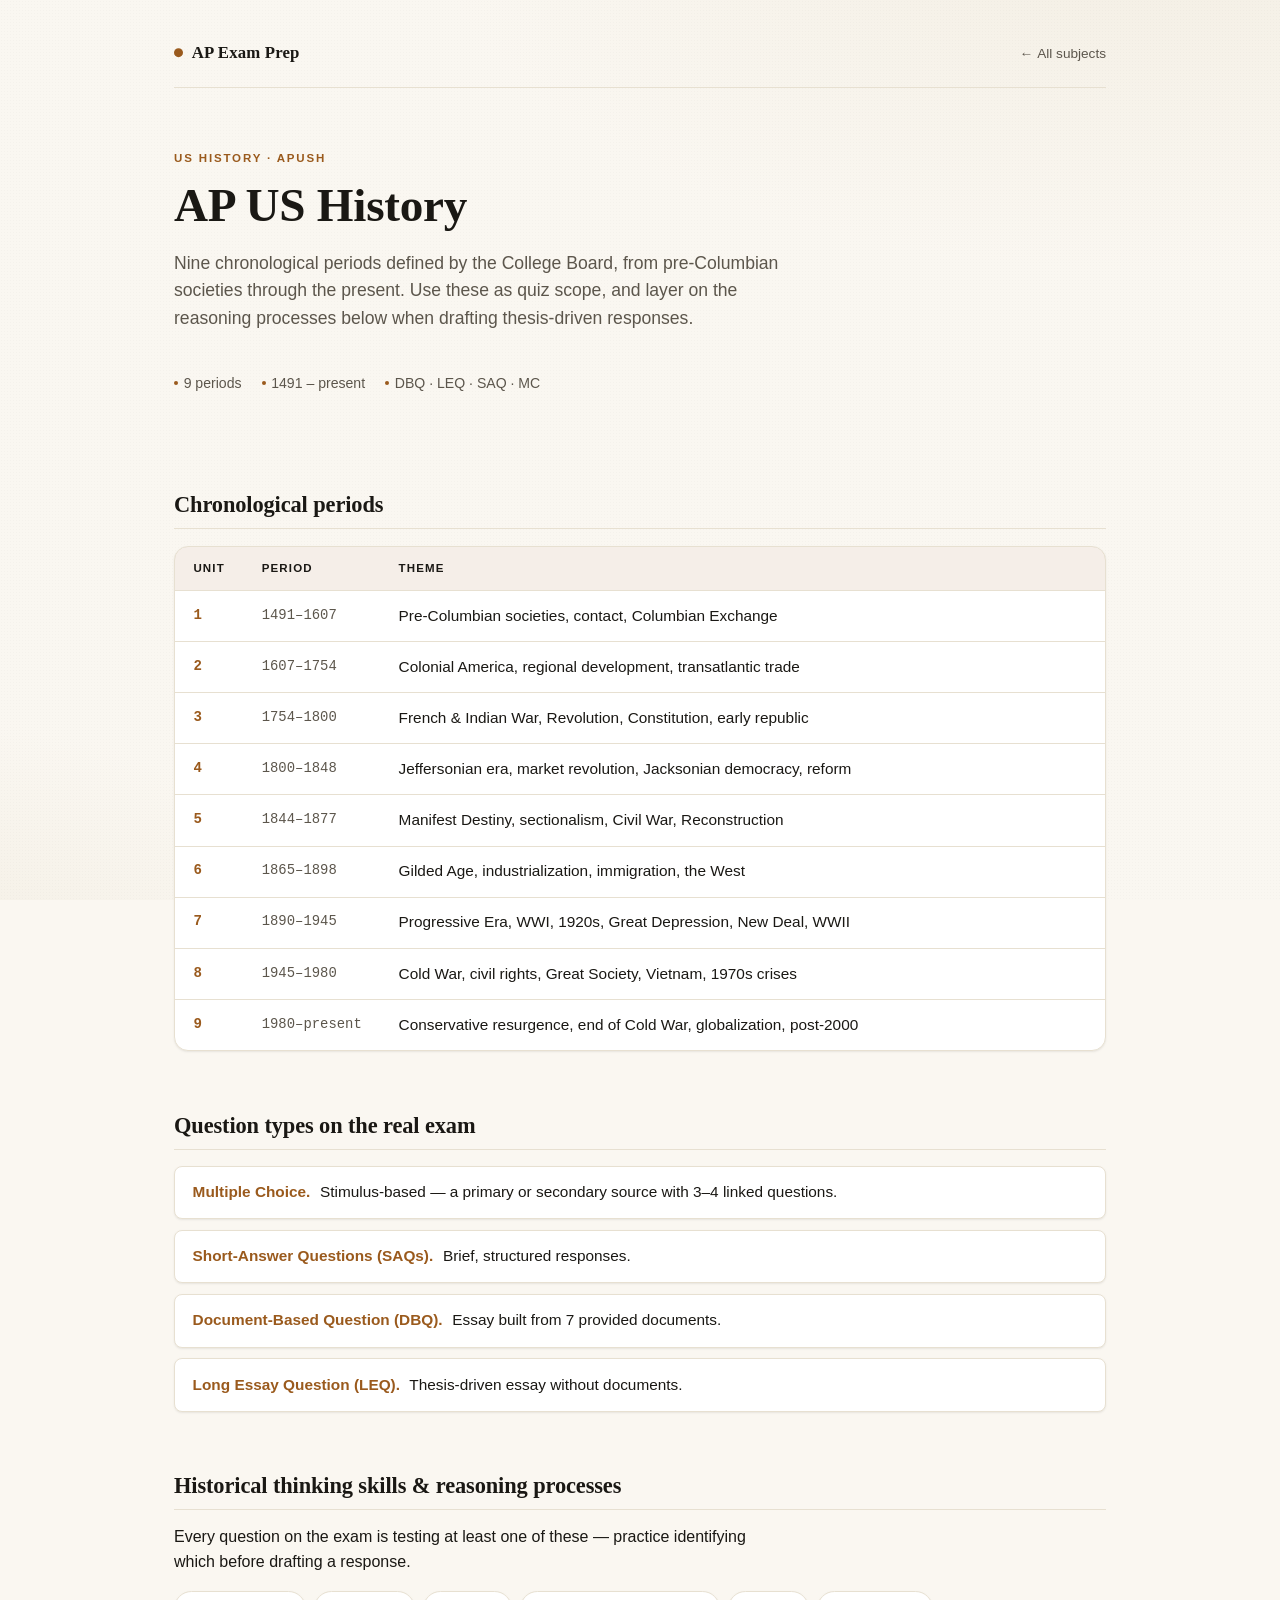
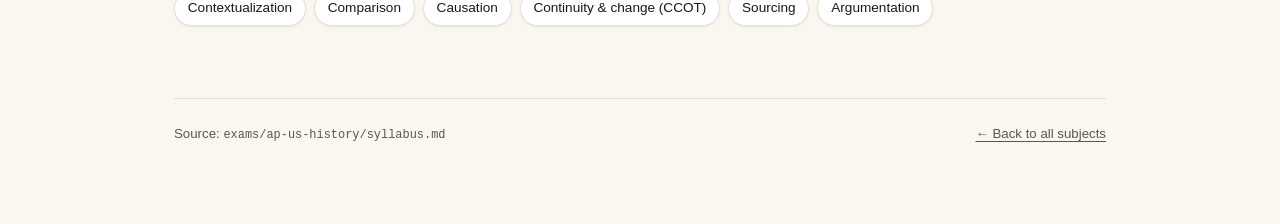
==== exams/ap-us-history/index.html @ a401fe54 "Convert exams to styled HTML with shared design system Adds a landing page and per-subject syllabus " ====
<!doctype html>
<html lang="en" class="theme-history">
  <head>
    <meta charset="utf-8" />
    <meta name="viewport" content="width=device-width, initial-scale=1" />
    <title>AP US History · Syllabus</title>
    <meta
      name="description"
      content="AP US History course framework — nine chronological periods from 1491 to the present."
    />
    <link rel="stylesheet" href="../assets/styles.css" />
  </head>
  <body>
    <div class="site">
      <nav class="topnav">
        <a class="brand" href="../">AP Exam Prep</a>
        <a class="back" href="../">All subjects</a>
      </nav>

      <header class="hero">
        <span class="eyebrow">US History · APUSH</span>
        <h1>AP US History</h1>
        <p class="lede">
          Nine chronological periods defined by the College Board, from
          pre-Columbian societies through the present. Use these as quiz scope,
          and layer on the reasoning processes below when drafting
          thesis-driven responses.
        </p>
        <div class="hero-meta">
          <span>9 periods</span>
          <span>1491 – present</span>
          <span>DBQ · LEQ · SAQ · MC</span>
        </div>
      </header>

      <section aria-labelledby="periods">
        <h2 id="periods">Chronological periods</h2>
        <div class="table-wrap">
          <table>
            <thead>
              <tr>
                <th scope="col">Unit</th>
                <th scope="col">Period</th>
                <th scope="col">Theme</th>
              </tr>
            </thead>
            <tbody>
              <tr>
                <td class="unit-num">1</td>
                <td class="period">1491–1607</td>
                <td class="title">
                  Pre-Columbian societies, contact, Columbian Exchange
                </td>
              </tr>
              <tr>
                <td class="unit-num">2</td>
                <td class="period">1607–1754</td>
                <td class="title">
                  Colonial America, regional development, transatlantic trade
                </td>
              </tr>
              <tr>
                <td class="unit-num">3</td>
                <td class="period">1754–1800</td>
                <td class="title">
                  French &amp; Indian War, Revolution, Constitution, early
                  republic
                </td>
              </tr>
              <tr>
                <td class="unit-num">4</td>
                <td class="period">1800–1848</td>
                <td class="title">
                  Jeffersonian era, market revolution, Jacksonian democracy,
                  reform
                </td>
              </tr>
              <tr>
                <td class="unit-num">5</td>
                <td class="period">1844–1877</td>
                <td class="title">
                  Manifest Destiny, sectionalism, Civil War, Reconstruction
                </td>
              </tr>
              <tr>
                <td class="unit-num">6</td>
                <td class="period">1865–1898</td>
                <td class="title">
                  Gilded Age, industrialization, immigration, the West
                </td>
              </tr>
              <tr>
                <td class="unit-num">7</td>
                <td class="period">1890–1945</td>
                <td class="title">
                  Progressive Era, WWI, 1920s, Great Depression, New Deal, WWII
                </td>
              </tr>
              <tr>
                <td class="unit-num">8</td>
                <td class="period">1945–1980</td>
                <td class="title">
                  Cold War, civil rights, Great Society, Vietnam, 1970s crises
                </td>
              </tr>
              <tr>
                <td class="unit-num">9</td>
                <td class="period">1980–present</td>
                <td class="title">
                  Conservative resurgence, end of Cold War, globalization,
                  post-2000
                </td>
              </tr>
            </tbody>
          </table>
        </div>
      </section>

      <section aria-labelledby="questions">
        <h2 id="questions">Question types on the real exam</h2>
        <ul class="section-list">
          <li>
            <strong>Multiple Choice.</strong> Stimulus-based — a primary or
            secondary source with 3–4 linked questions.
          </li>
          <li>
            <strong>Short-Answer Questions (SAQs).</strong> Brief, structured
            responses.
          </li>
          <li>
            <strong>Document-Based Question (DBQ).</strong> Essay built from 7
            provided documents.
          </li>
          <li>
            <strong>Long Essay Question (LEQ).</strong> Thesis-driven essay
            without documents.
          </li>
        </ul>
      </section>

      <section aria-labelledby="skills">
        <h2 id="skills">Historical thinking skills &amp; reasoning processes</h2>
        <p>
          Every question on the exam is testing at least one of these —
          practice identifying which before drafting a response.
        </p>
        <div class="chip-row">
          <span class="chip">Contextualization</span>
          <span class="chip">Comparison</span>
          <span class="chip">Causation</span>
          <span class="chip">Continuity &amp; change (CCOT)</span>
          <span class="chip">Sourcing</span>
          <span class="chip">Argumentation</span>
        </div>
      </section>

      <footer>
        <span>Source: <code>exams/ap-us-history/syllabus.md</code></span>
        <a href="../">← Back to all subjects</a>
      </footer>
    </div>
  </body>
</html>
---- exams/assets/styles.css ----
:root {
  --bg: #faf7f1;
  --bg-deep: #f3eee3;
  --surface: #ffffff;
  --text: #1a1814;
  --text-muted: #5c564c;
  --border: #e7e0d1;
  --border-strong: #d8cfbb;

  --radius: 14px;
  --radius-sm: 8px;
  --shadow-sm: 0 1px 2px rgba(30, 22, 10, 0.04), 0 1px 3px rgba(30, 22, 10, 0.05);
  --shadow-md: 0 6px 14px rgba(30, 22, 10, 0.06), 0 12px 32px rgba(30, 22, 10, 0.08);

  --font-sans: -apple-system, BlinkMacSystemFont, "Inter", "Segoe UI", Roboto,
    "Helvetica Neue", Arial, sans-serif;
  --font-serif: "Iowan Old Style", "Palatino Linotype", Palatino, "Book Antiqua",
    Georgia, serif;
  --font-mono: ui-monospace, "SF Mono", Menlo, Monaco, "Cascadia Mono", Consolas,
    monospace;

  --accent: #3d3a35;
  --accent-soft: rgba(61, 58, 53, 0.08);
  --accent-ring: rgba(61, 58, 53, 0.22);

  --max: 980px;
}

.theme-physics {
  --accent: #1e40af;
  --accent-soft: rgba(30, 64, 175, 0.09);
  --accent-ring: rgba(30, 64, 175, 0.28);
}

.theme-history {
  --accent: #9a5a1d;
  --accent-soft: rgba(154, 90, 29, 0.1);
  --accent-ring: rgba(154, 90, 29, 0.28);
}

* {
  box-sizing: border-box;
}

html {
  font-size: 16px;
  -webkit-text-size-adjust: 100%;
  scroll-behavior: smooth;
}

body {
  margin: 0;
  background: var(--bg);
  background-image:
    radial-gradient(1200px 600px at 90% -10%, var(--bg-deep), transparent 60%),
    radial-gradient(900px 500px at -10% 110%, var(--bg-deep), transparent 55%);
  background-attachment: fixed;
  color: var(--text);
  font-family: var(--font-sans);
  line-height: 1.6;
  font-feature-settings: "kern", "liga";
  -webkit-font-smoothing: antialiased;
  -moz-osx-font-smoothing: grayscale;
}

body::before {
  content: "";
  position: fixed;
  inset: 0;
  pointer-events: none;
  background-image: radial-gradient(rgba(30, 22, 10, 0.018) 1px, transparent 1px);
  background-size: 3px 3px;
  z-index: 0;
}

.site {
  position: relative;
  z-index: 1;
  max-width: var(--max);
  margin: 0 auto;
  padding: 1.5rem 1.5rem 5rem;
}

/* ── Top nav ───────────────────────────────────────────────────────── */

.topnav {
  display: flex;
  align-items: center;
  justify-content: space-between;
  padding: 1rem 0 1.25rem;
  margin-bottom: 2.5rem;
  border-bottom: 1px solid var(--border);
}

.brand {
  display: inline-flex;
  align-items: baseline;
  gap: 0.35em;
  font-family: var(--font-serif);
  font-weight: 600;
  font-size: 1.05rem;
  letter-spacing: 0.01em;
  color: var(--text);
  text-decoration: none;
}

.brand::before {
  content: "";
  display: inline-block;
  width: 0.55em;
  height: 0.55em;
  border-radius: 50%;
  background: var(--accent);
  transform: translateY(-0.05em);
  margin-right: 0.15em;
}

.topnav .links {
  display: inline-flex;
  gap: 1.25rem;
}

.topnav .links a {
  color: var(--text-muted);
  text-decoration: none;
  font-size: 0.88rem;
  letter-spacing: 0.01em;
}

.topnav .links a:hover,
.topnav .links a:focus-visible {
  color: var(--accent);
}

.topnav .back {
  font-size: 0.85rem;
  color: var(--text-muted);
  text-decoration: none;
  display: inline-flex;
  align-items: center;
  gap: 0.3em;
}

.topnav .back:hover {
  color: var(--accent);
}

.topnav .back::before {
  content: "←";
  font-size: 1em;
  line-height: 1;
}

/* ── Typography ────────────────────────────────────────────────────── */

h1,
h2,
h3 {
  font-family: var(--font-serif);
  font-weight: 600;
  line-height: 1.2;
  color: var(--text);
  letter-spacing: -0.005em;
}

h1 {
  font-size: clamp(2.15rem, 4.5vw, 2.95rem);
  margin: 0 0 0.35em;
}

h2 {
  font-size: 1.4rem;
  margin: 2.75em 0 0.6em;
  padding-bottom: 0.4em;
  border-bottom: 1px solid var(--border);
}

h3 {
  font-size: 1.1rem;
  margin: 1.8em 0 0.4em;
}

p {
  max-width: 68ch;
  margin-block: 0.8em;
}

.eyebrow {
  display: inline-block;
  font-family: var(--font-sans);
  font-size: 0.72rem;
  letter-spacing: 0.16em;
  text-transform: uppercase;
  color: var(--accent);
  font-weight: 700;
  margin-bottom: 0.6rem;
}

.lede {
  color: var(--text-muted);
  font-size: 1.1rem;
  line-height: 1.55;
  max-width: 62ch;
  margin: 0.4em 0 2em;
}

a {
  color: var(--accent);
  text-decoration: underline;
  text-decoration-thickness: 1px;
  text-underline-offset: 2.5px;
}

a:hover {
  text-decoration-thickness: 2px;
}

a:focus-visible {
  outline: 2px solid var(--accent-ring);
  outline-offset: 2px;
  border-radius: 2px;
}

code,
pre {
  font-family: var(--font-mono);
  font-size: 0.9em;
}

/* ── Hero ──────────────────────────────────────────────────────────── */

.hero {
  padding: 1rem 0 2.25rem;
}

.hero.hero-lg h1 {
  font-size: clamp(2.5rem, 6.5vw, 3.6rem);
}

.hero.hero-lg .lede {
  font-size: 1.18rem;
}

.hero-meta {
  display: inline-flex;
  flex-wrap: wrap;
  gap: 0.5rem 1.25rem;
  margin-top: 0.25em;
  color: var(--text-muted);
  font-size: 0.88rem;
}

.hero-meta span {
  display: inline-flex;
  align-items: center;
  gap: 0.4em;
}

.hero-meta span::before {
  content: "";
  width: 4px;
  height: 4px;
  border-radius: 50%;
  background: var(--accent);
  display: inline-block;
}

/* ── Tables ────────────────────────────────────────────────────────── */

.table-wrap {
  margin-block: 1.1em 1.75em;
  border-radius: var(--radius);
  background: var(--surface);
  border: 1px solid var(--border);
  box-shadow: var(--shadow-sm);
  overflow: hidden;
}

table {
  width: 100%;
  border-collapse: collapse;
}

thead th {
  text-align: left;
  padding: 0.75rem 1.15rem;
  background: var(--accent-soft);
  color: var(--text);
  font-weight: 600;
  font-size: 0.72rem;
  text-transform: uppercase;
  letter-spacing: 0.1em;
  border-bottom: 1px solid var(--border);
}

tbody td {
  padding: 0.8rem 1.15rem;
  border-bottom: 1px solid var(--border);
  vertical-align: top;
  font-size: 0.96rem;
}

tbody tr:last-child td {
  border-bottom: none;
}

tbody tr {
  transition: background 0.12s ease;
}

tbody tr:hover {
  background: var(--accent-soft);
}

td.unit-num {
  font-variant-numeric: tabular-nums;
  font-family: var(--font-mono);
  font-size: 0.88rem;
  color: var(--accent);
  font-weight: 600;
  width: 5ch;
}

td.weight,
td.period {
  font-variant-numeric: tabular-nums;
  color: var(--text-muted);
  white-space: nowrap;
  font-family: var(--font-mono);
  font-size: 0.87rem;
}

td.weight {
  width: 14ch;
}

td.period {
  width: 16ch;
}

td.title {
  font-weight: 500;
  color: var(--text);
}

/* ── Callouts ──────────────────────────────────────────────────────── */

.callout {
  margin-block: 1.6em;
  padding: 0.95rem 1.25rem;
  background: var(--accent-soft);
  border-left: 3px solid var(--accent);
  border-radius: var(--radius-sm);
  color: var(--text);
  font-size: 0.97rem;
}

.callout strong {
  color: var(--accent);
}

/* ── Definition-style lists ────────────────────────────────────────── */

.section-list {
  list-style: none;
  padding: 0;
  margin: 1em 0 1.5em;
  display: grid;
  gap: 0.65rem;
}

.section-list li {
  padding: 0.85rem 1.1rem;
  background: var(--surface);
  border: 1px solid var(--border);
  border-radius: var(--radius-sm);
  font-size: 0.96rem;
  box-shadow: var(--shadow-sm);
}

.section-list li strong {
  color: var(--accent);
  margin-right: 0.35em;
}

.chip-row {
  display: flex;
  flex-wrap: wrap;
  gap: 0.5rem;
  margin: 1em 0 1.5em;
}

.chip {
  padding: 0.35rem 0.8rem;
  background: var(--surface);
  border: 1px solid var(--border);
  border-radius: 999px;
  font-size: 0.85rem;
  color: var(--text);
  font-variant-numeric: tabular-nums;
  box-shadow: var(--shadow-sm);
}

/* ── Landing subject cards ─────────────────────────────────────────── */

.subjects {
  display: grid;
  gap: 1.25rem;
  grid-template-columns: repeat(auto-fit, minmax(280px, 1fr));
  margin-top: 0.5rem;
}

.subject-card {
  --card-accent: #3d3a35;
  display: flex;
  flex-direction: column;
  padding: 1.85rem 1.85rem 1.6rem;
  background: var(--surface);
  border: 1px solid var(--border);
  border-radius: var(--radius);
  text-decoration: none;
  color: var(--text);
  position: relative;
  overflow: hidden;
  transition:
    transform 0.18s ease,
    box-shadow 0.18s ease,
    border-color 0.18s ease;
  box-shadow: var(--shadow-sm);
}

.subject-card::before {
  content: "";
  position: absolute;
  top: 0;
  left: 0;
  right: 0;
  height: 3px;
  background: var(--card-accent);
}

.subject-card:hover,
.subject-card:focus-visible {
  transform: translateY(-3px);
  box-shadow: var(--shadow-md);
  border-color: var(--border-strong);
  outline: none;
}

.subject-card .card-eyebrow {
  font-size: 0.72rem;
  letter-spacing: 0.16em;
  text-transform: uppercase;
  color: var(--card-accent);
  font-weight: 700;
  margin-bottom: 0.55em;
}

.subject-card h2 {
  margin: 0 0 0.3em;
  padding: 0;
  border: none;
  font-size: 1.5rem;
  color: var(--text);
}

.subject-card p {
  color: var(--text-muted);
  font-size: 0.96rem;
  margin: 0 0 1.1em;
  max-width: none;
}

.subject-card .card-meta {
  display: flex;
  flex-wrap: wrap;
  gap: 0.4rem 1rem;
  margin-top: auto;
  padding-top: 0.75rem;
  border-top: 1px dashed var(--border);
  font-size: 0.83rem;
  color: var(--text-muted);
  font-variant-numeric: tabular-nums;
}

.subject-card .cta {
  display: inline-flex;
  align-items: center;
  gap: 0.35em;
  margin-top: 0.5em;
  color: var(--card-accent);
  font-weight: 600;
  font-size: 0.9rem;
}

.subject-card .cta::after {
  content: "→";
  transition: transform 0.18s ease;
}

.subject-card:hover .cta::after {
  transform: translateX(3px);
}

.subject-card.physics {
  --card-accent: #1e40af;
}

.subject-card.history {
  --card-accent: #9a5a1d;
}

/* ── Footer ────────────────────────────────────────────────────────── */

footer {
  margin-top: 4.5rem;
  padding-top: 1.5rem;
  border-top: 1px solid var(--border);
  color: var(--text-muted);
  font-size: 0.83rem;
  display: flex;
  justify-content: space-between;
  gap: 1rem;
  flex-wrap: wrap;
}

footer a {
  color: var(--text-muted);
}

/* ── Responsive ────────────────────────────────────────────────────── */

@media (max-width: 640px) {
  .site {
    padding: 1rem 1.1rem 3.5rem;
  }

  h2 {
    font-size: 1.25rem;
  }

  tbody td,
  thead th {
    padding: 0.65rem 0.85rem;
  }

  tbody td {
    font-size: 0.92rem;
  }

  .subject-card {
    padding: 1.5rem 1.5rem 1.25rem;
  }
}

@media (prefers-color-scheme: dark) {
  :root {
    --bg: #18150f;
    --bg-deep: #211c12;
    --surface: #221d14;
    --text: #f1ead9;
    --text-muted: #a39c8a;
    --border: #3a3226;
    --border-strong: #52493a;
    --shadow-sm: 0 1px 2px rgba(0, 0, 0, 0.35), 0 1px 3px rgba(0, 0, 0, 0.4);
    --shadow-md: 0 8px 18px rgba(0, 0, 0, 0.45), 0 16px 40px rgba(0, 0, 0, 0.5);
  }

  .theme-physics {
    --accent: #93b4ff;
    --accent-soft: rgba(147, 180, 255, 0.1);
    --accent-ring: rgba(147, 180, 255, 0.32);
  }

  .theme-history {
    --accent: #e7a971;
    --accent-soft: rgba(231, 169, 113, 0.1);
    --accent-ring: rgba(231, 169, 113, 0.32);
  }

  .subject-card.physics {
    --card-accent: #93b4ff;
  }

  .subject-card.history {
    --card-accent: #e7a971;
  }

  body::before {
    background-image: radial-gradient(rgba(255, 255, 255, 0.02) 1px, transparent 1px);
  }
}
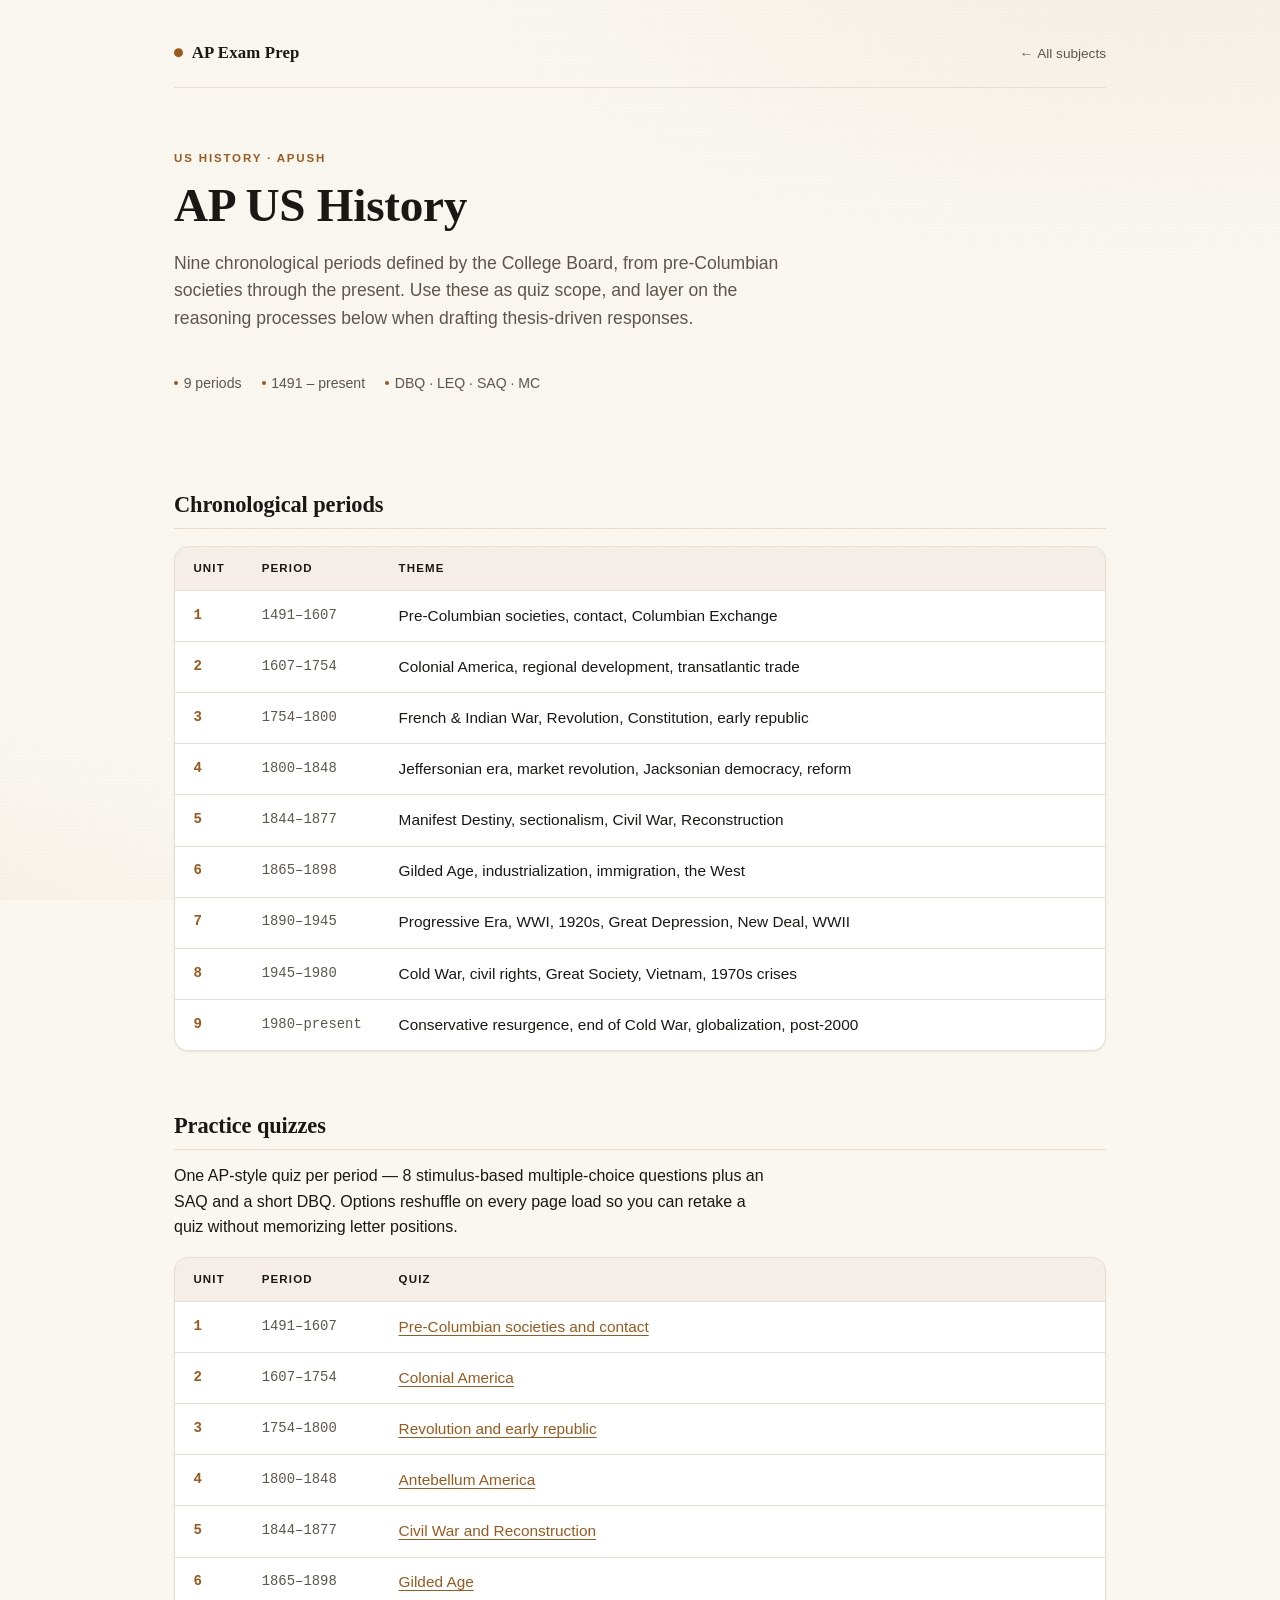
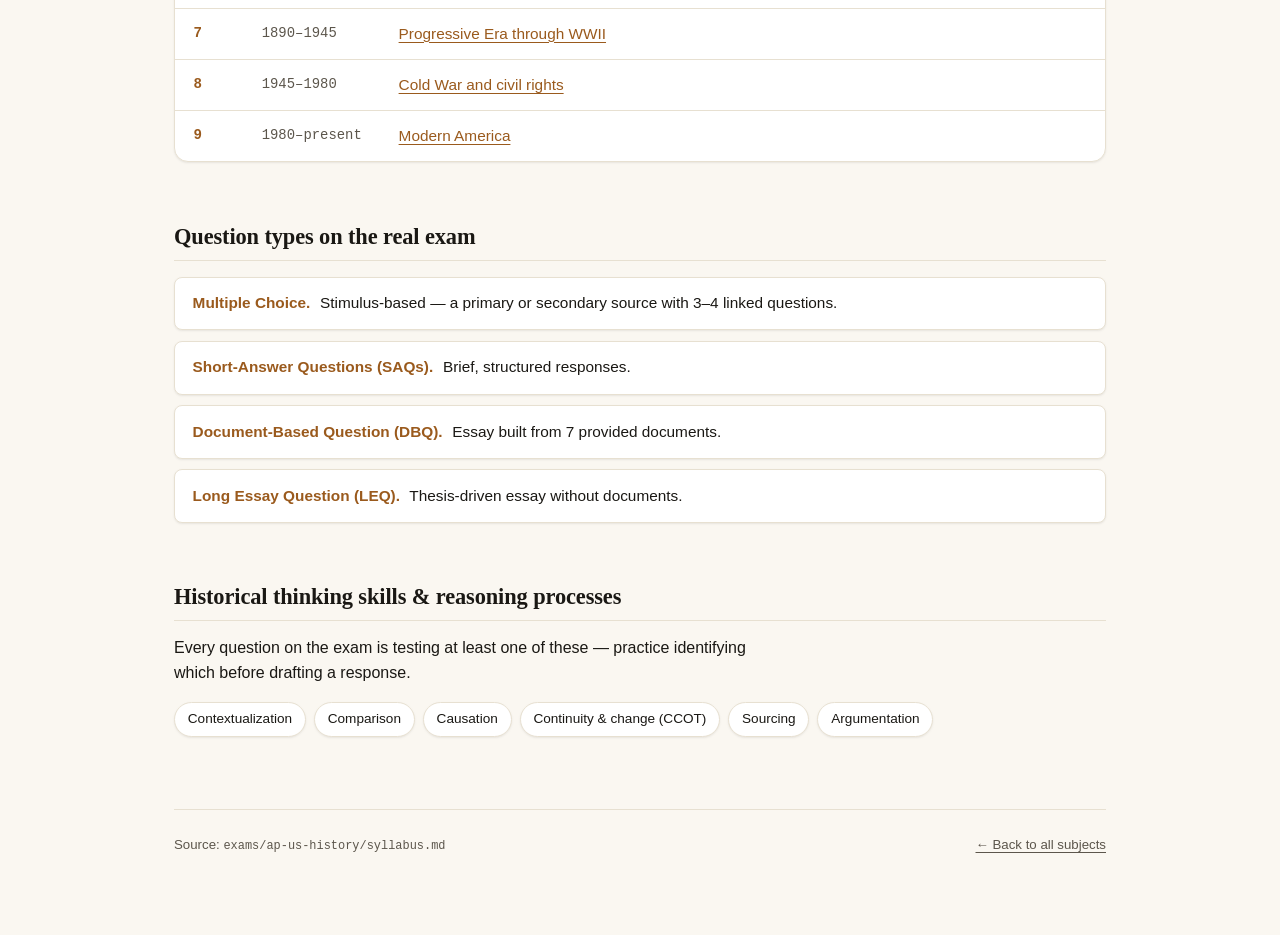
==== commit 097d6e92: "Link the 9 APUSH unit quizzes from the history index Adds a Practice quizzes section above the exam-" ====
--- a/exams/ap-us-history/index.html
+++ b/exams/ap-us-history/index.html
@@ -116,6 +116,74 @@
         </div>
       </section>
 
+      <section aria-labelledby="quizzes">
+        <h2 id="quizzes">Practice quizzes</h2>
+        <p>
+          One AP-style quiz per period — 8 stimulus-based multiple-choice
+          questions plus an SAQ and a short DBQ. Options reshuffle on every
+          page load so you can retake a quiz without memorizing letter
+          positions.
+        </p>
+        <div class="table-wrap">
+          <table>
+            <thead>
+              <tr>
+                <th scope="col">Unit</th>
+                <th scope="col">Period</th>
+                <th scope="col">Quiz</th>
+              </tr>
+            </thead>
+            <tbody>
+              <tr>
+                <td class="unit-num">1</td>
+                <td class="period">1491–1607</td>
+                <td class="title"><a href="quizzes/unit-1-pre-columbian-contact-2026-04-22.html">Pre-Columbian societies and contact</a></td>
+              </tr>
+              <tr>
+                <td class="unit-num">2</td>
+                <td class="period">1607–1754</td>
+                <td class="title"><a href="quizzes/unit-2-colonial-america-2026-04-22.html">Colonial America</a></td>
+              </tr>
+              <tr>
+                <td class="unit-num">3</td>
+                <td class="period">1754–1800</td>
+                <td class="title"><a href="quizzes/unit-3-revolution-early-republic-2026-04-22.html">Revolution and early republic</a></td>
+              </tr>
+              <tr>
+                <td class="unit-num">4</td>
+                <td class="period">1800–1848</td>
+                <td class="title"><a href="quizzes/unit-4-antebellum-america-2026-04-22.html">Antebellum America</a></td>
+              </tr>
+              <tr>
+                <td class="unit-num">5</td>
+                <td class="period">1844–1877</td>
+                <td class="title"><a href="quizzes/unit-5-civil-war-reconstruction-2026-04-22.html">Civil War and Reconstruction</a></td>
+              </tr>
+              <tr>
+                <td class="unit-num">6</td>
+                <td class="period">1865–1898</td>
+                <td class="title"><a href="quizzes/unit-6-gilded-age-2026-04-22.html">Gilded Age</a></td>
+              </tr>
+              <tr>
+                <td class="unit-num">7</td>
+                <td class="period">1890–1945</td>
+                <td class="title"><a href="quizzes/unit-7-progressive-to-wwii-2026-04-22.html">Progressive Era through WWII</a></td>
+              </tr>
+              <tr>
+                <td class="unit-num">8</td>
+                <td class="period">1945–1980</td>
+                <td class="title"><a href="quizzes/unit-8-cold-war-civil-rights-2026-04-22.html">Cold War and civil rights</a></td>
+              </tr>
+              <tr>
+                <td class="unit-num">9</td>
+                <td class="period">1980–present</td>
+                <td class="title"><a href="quizzes/unit-9-modern-america-2026-04-22.html">Modern America</a></td>
+              </tr>
+            </tbody>
+          </table>
+        </div>
+      </section>
+
       <section aria-labelledby="questions">
         <h2 id="questions">Question types on the real exam</h2>
         <ul class="section-list">
